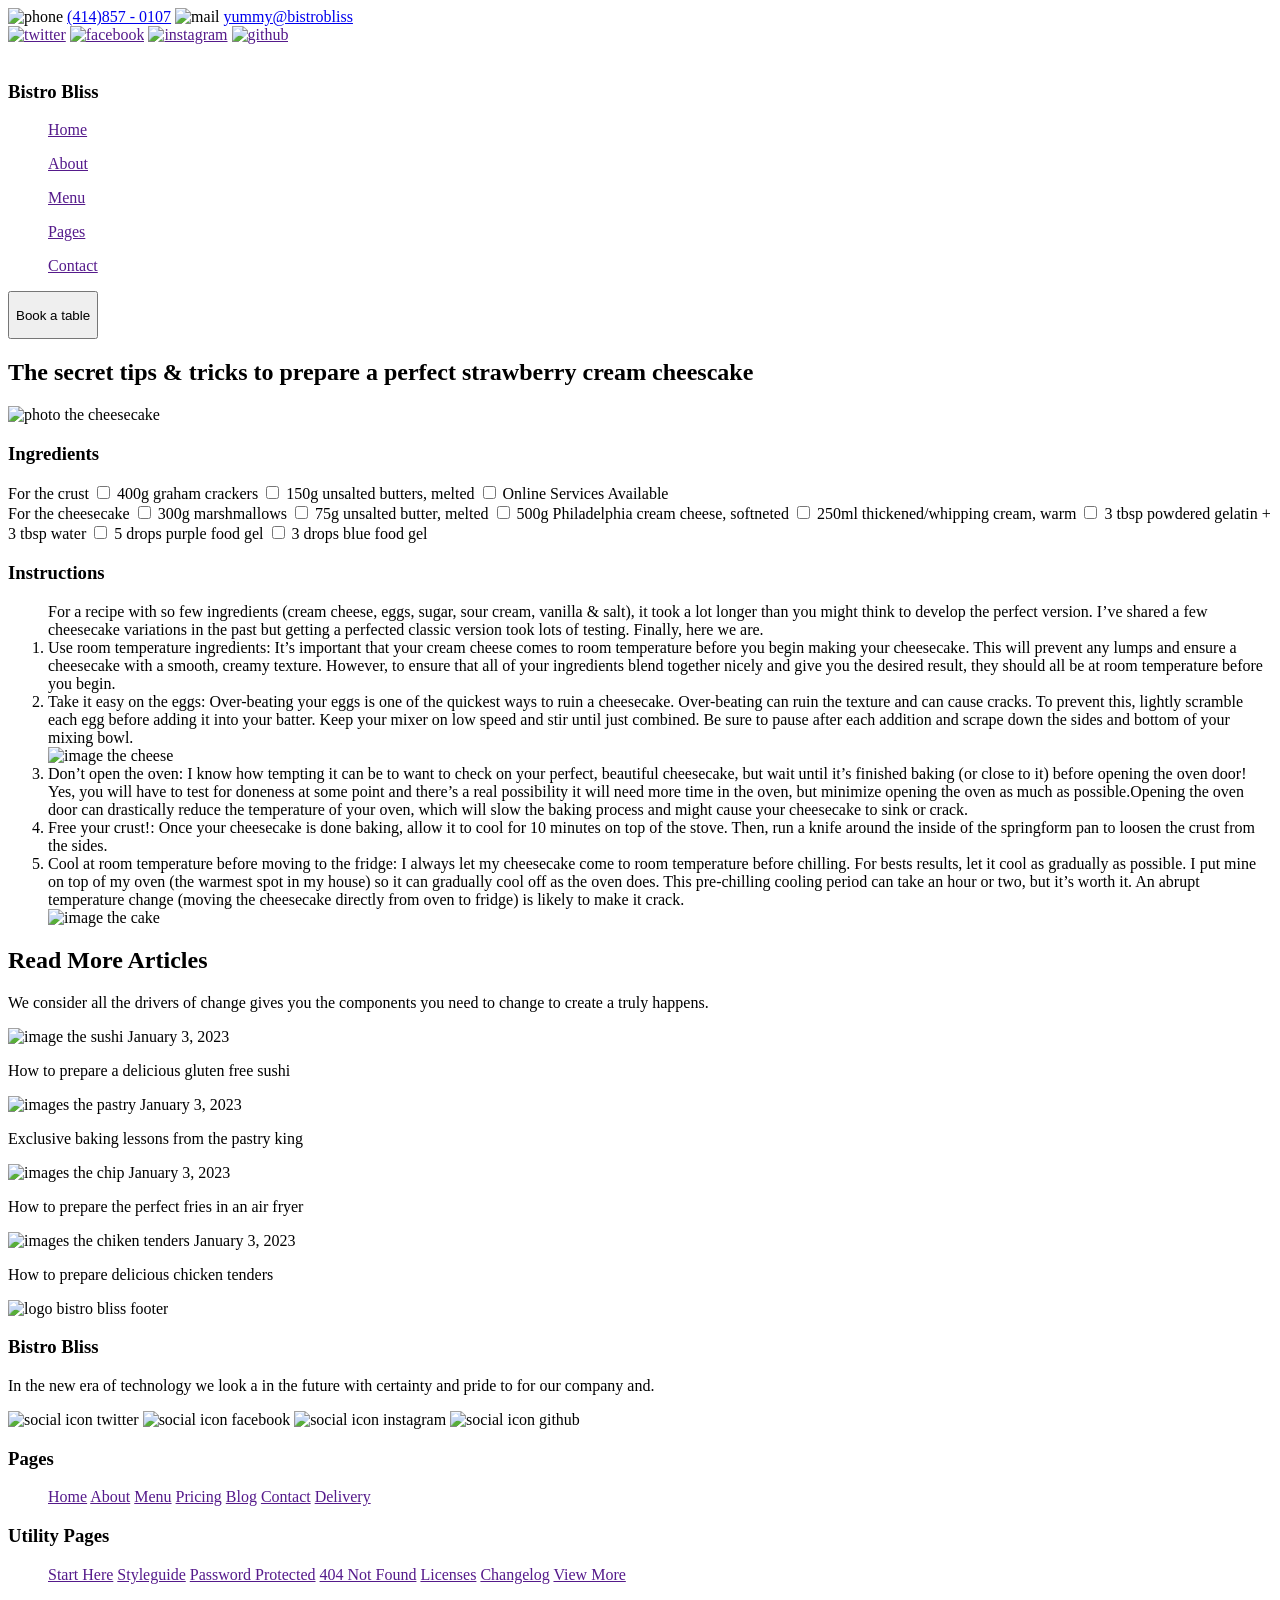
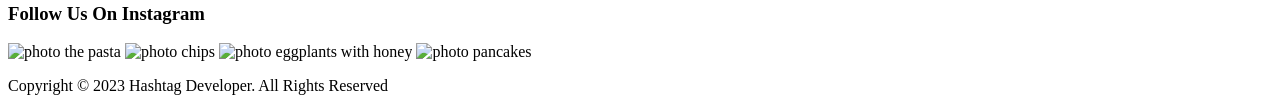
==== blogDetails.html @ 837da46d "HTML: Estructura index y Blogdetails" ====
<!DOCTYPE html>
<html lang="en">
<head>
    <meta charset="UTF-8">
    <meta name="viewport" content="width=device-width, initial-scale=1.0">
    <title>Blog Details</title>
    <link rel="stylesheet" href="style.css">
</head>
<body>
    <header class="header"></header>
        <div class="top-bar">
            <div class="top-bar-contacts">
                <nav class="top-bar-contact">
                    <img src="/Homepage-Figma/images/phone.svg" alt="phone" class="top-bar-contact-phone">
                    <a class="top-bar-contact-text" href="tel:414 857- 0107">(414)857 - 0107</a>
                    <img src="/Homepage-Figma/images/mail.svg" alt="mail" class="op-bar-contact-mail">
                    <a class="top-bar-contact-text" href="mailto:yummy@bistrobliss">yummy@bistrobliss</a>
                </nav>
            </div> 
            <div class="top-bar-socials">
                <nav class="top-bar-social">
                    <a href=""><img src="/Homepage-Figma/images/1.svg" alt="twitter" class="top-bar-social-icon"></a>
                    <a href=""><img src="/Homepage-Figma/images/2.svg" alt="facebook" class="top-bar-social-icon"></a>
                    <a href=""><img src="/Homepage-Figma/images/3.svg" alt="instagram" class="top-bar-social-icon"></a>
                    <a href=""><img src="/Homepage-Figma/images/4.svg" alt="github" class="top-bar-social-icon"></a>
                </nav>
            </div>
        </div>
        <div class="top-menu">
            <div class="top-menu-logo">
                <img src="/Homepage-Figma/images/japanese-food.svg" alt="" class="top-menu-logo-img">
                <h3 class="top-menu-logo-title">Bistro Bliss</h3>
            </div>
                <nav class="top-menu-main">
                    <ul class="top-menu-main-home"><a href="">Home</a></ul>
                    <ul class="top-menu-main-about"><a href="">About</a></ul>
                    <ul class="top-menu-main-menu"><a href="">Menu</a></ul>
                    <ul class="top-menu-main-pages"><a href="">Pages</a></ul>
                    <ul class="top-menu-main-contact"><a href="">Contact</a></ul>
                </nav>
        </div>
        <button class="top-button">
            <p class="top-button-text">Book a table</p>
        </button>   
    </header>
    <main class="main">
        <article class="main-hero">
            <div class="main-hero-content">
                <h1 class="main-hero-content-title">The secret tips & tricks to prepare a perfect strawberry cream cheescake</h1>
                <img src="/Homepage-Figma/images/image.jpg" alt="photo the cheesecake" class="main-hero-content-img">
            </div>
        </article>
        <article class="main-contents">
            <div class="main-content">
                <aside class="main-content-aside">
                    <h3 class="main-content-aside-title">Ingredients</h3>
                    <form action="submit" method="POST" class="main-content-aside form1">
                        <label>For the crust</label>
                        <input type="checkbox" id="crackers" name="crust" value="crackers">
                        <label for="crackers">400g graham crackers</label>
                        <input type="checkbox" id="butter" name="crust" value="butter">
                        <label for="butter">150g unsalted butters, melted</label>
                        <input type="checkbox" id="services" name="crust" value="services">
                        <label for="services">Online Services Available</label>
                    </form>
                    <form action="submit" method="POST" class="main-content-aside-form2">
                        <label>For the cheesecake</label>
                        <input type="checkbox" id="marshmallows" name="cheesecake" value="marshmallows">
                        <label for="marshmallows">300g marshmallows</label>
                        <input type="checkbox" id="unsalted" name="cheesecake" value="unsalted">
                        <label for="unsalted">75g unsalted butter, melted</label>
                        <input type="checkbox" id="Philadelphia" name="cheesecake" value="Philadelphia">
                        <label for="Philadelphia">500g Philadelphia cream cheese, softneted</label>
                        <input type="checkbox" id="thickened" name="cheesecake" value="thickened">
                        <label for="thickened">250ml thickened/whipping cream, warm</label>
                        <input type="checkbox" id="gelatin" name="cheesecake" value="gelatin">
                        <label for="gelatin">3 tbsp powdered gelatin + 3 tbsp water</label>
                        <input type="checkbox" id="purple gel" name="cheesecake" value="purple gel">
                        <label for="purple gel">5 drops purple food gel</label>
                        <input type="checkbox" id="blue gel" name="cheesecake" value="blue gel">
                        <label for="blue gel">3 drops blue food gel</label>
                </aside>
                <div class="main-content-text">
                    <h3 class="main-content-text-title">Instructions</h3>
                    <ol class="main-content-text-ol">For a recipe with so few ingredients (cream cheese, eggs, sugar, sour cream, vanilla & salt), it took a lot longer than you might think to develop the perfect version. I’ve shared a few cheesecake variations in the past  but getting a perfected classic version took lots of testing. Finally, here we are.
                        <li>Use room temperature ingredients: It’s important that your cream cheese comes to room temperature before you begin making your cheesecake. This will prevent any lumps and ensure a cheesecake with a smooth, creamy texture. However, to ensure that all of your ingredients blend together nicely and give you the desired result, they should all be at room temperature before you begin.</li>
                        <li>Take it easy on the eggs: Over-beating your eggs is one of the quickest ways to ruin a cheesecake. Over-beating can ruin the texture and can cause cracks. To prevent this, lightly scramble each egg before adding it into your batter. Keep your mixer on low speed and stir until just combined. Be sure to pause after each addition and scrape down the sides and bottom of your mixing bowl.</li>
                        <img src="/Homepage-Figma/images/imagecheese.jpg" alt="image the cheese" class="main-content-text-img1">
                        <li>Don’t open the oven: I know how tempting it can be to want to check on your perfect, beautiful cheesecake, but wait until it’s finished baking (or close to it) before opening the oven door! Yes, you will have to test for doneness at some point and there’s a real possibility it will need more time in the oven, but minimize opening the oven as much as possible.Opening the oven door can drastically reduce the temperature of your oven, which will slow the baking process and might cause your cheesecake to sink or crack.</li>
                        <li>Free your crust!: Once your cheesecake is done baking, allow it to cool for 10 minutes on top of the stove. Then, run a knife around the inside of the springform pan to loosen the crust from the sides.</li>
                        <li>Cool at room temperature before moving to the fridge: I always let my cheesecake come to room temperature before chilling. For bests results, let it cool as gradually as possible. I put mine on top of my oven (the warmest spot in my house) so it can gradually cool off as the oven does. This pre-chilling cooling period can take an hour or two, but it’s worth it. An abrupt temperature change (moving the cheesecake directly from oven to fridge) is likely to make it crack.</li>
                        <img src="/Homepage-Figma/images/imagecake.jpg" alt="image the cake" class="main-content-text-img2">
                    </ol>                   
                </div>
            </div>
        </article>
        <article class="main-articles">
            <h1 class="main-articles-title">Read More Articles</h1>
            <p class="main-articles-text">We consider all the drivers of change gives you the components you need to change to create a truly happens.</p>
            <div class="main-articles-cards">
                <article class="main-articles-card">
                    <img src="/Homepage-Figma/images/img-1.jpg" alt="image the sushi" class="main-articles-card-img">
                    <time datetime="03-01-2023" class="main-articles-card-time">January 3, 2023</time>
                    <p class="main-articles-card-text">How to prepare a delicious gluten free sushi</p>
                </article>
                <article class="main-articles-card">
                    <img src="/Homepage-Figma/images/img-2.jpg" alt="images the pastry" class="main-articles-card-img">
                    <time datetime="03-01-2023" class="main-articles-card-time">January 3, 2023</time>
                    <p class="main-articles-card-text">Exclusive baking lessons from the pastry king</p>
                </article>
                <article class="main-articles-card">
                    <img src="/Homepage-Figma/images/img-3.jpg" alt="images the chip" class="main-articles-card-img">
                    <time datetime="03-01-2023" class="main-articles-card-time">January 3, 2023</time>
                    <p class="main-articles-card-text">How to prepare the perfect fries in an air fryer</p>
                </article>
                <article class="main-articles-card">
                    <img src="/Homepage-Figma/images/img-4.jpg" alt="images the chiken tenders" class="main-articles-card-img">
                    <time datetime="03-01-2023" class="main-articles-card-time">January 3, 2023</time>
                    <p class="main-articles-card-text">How to prepare delicious chicken tenders</p>
                </article>
            </div>
        </article>
    </main>
    <footer class="footer">
        <div class="footer-info">
            <div class="footer-info-company">
                <div class="footer-info-company-logo">
                    <img src="/Homepage-Figma/images/japanese-food.svg" alt="logo bistro bliss footer" class="footer-info-company-logo-img">
                    <h3 class="footer-info-company-logo-text">Bistro Bliss</h3>
                </div>
                <div class="footer-info-company-text">
                    <p class="footer-info-company-text-p">In the new era of technology we look a in the future with certainty and pride to for our company and.</p>
                    <img src="/Homepage-Figma/images/1.svg" alt="social icon twitter" class="footer-info-company-text-img">
                    <img src="/Homepage-Figma/images/2.svg" alt="social icon facebook" class="footer-info-company-text-img">
                    <img src="/Homepage-Figma/images/3.svg" alt="social icon instagram" class="footer-info-company-text-img">
                    <img src="/Homepage-Figma/images/4.svg" alt="social icon github" class="footer-info-company-text-img">
                </div>
            </div>
            <div class="footer-info-pages">
                <h3 class="footer-info-pages-title">Pages</h3>
                <nav class="footer-info-pages-nav">
                    <ul class="footer-info-pages-nav-ul">
                        <a href="">Home</a>
                        <a href="">About</a>
                        <a href="">Menu</a>
                        <a href="">Pricing</a>
                        <a href="">Blog</a>
                        <a href="">Contact</a>
                        <a href="">Delivery</a>
                    </ul>
                </nav>
            </div>
            <div class="footer-info-utility">
                <h3 class="footer-info-utility-title">Utility Pages</h3>
                <nav class="footer-info-utility-nav">
                    <ul class="footer-info-utility-nav-ul">
                        <a href="">Start Here</a>
                        <a href="">Styleguide</a>
                        <a href="">Password Protected</a>
                        <a href="">404 Not Found</a>
                        <a href="">Licenses</a>
                        <a href="">Changelog</a>
                        <a href="">View More</a>
                    </ul>
                </nav>
            </div>
            <div class="footer-info-instagram">
                <h3 class="footer-info-instagram-text">Follow Us On Instagram</h3>
                <div class="footer-info-instagram-img">
                    <img src="/Homepage-Figma/images/pexels-steve-3789885 1.jpg" alt="photo the pasta" class="footer-info-instagram-img-1">
                    <img src="/Homepage-Figma/images/eiliv-aceron-d5PbKQJ0Lu8-unsplash 1.jpg" alt="photo chips" class="footer-info-instagram-img-2">
                    <img src="/Homepage-Figma/images/pexels-ella-olsson-1640772 1.jpg" alt="photo eggplants with honey" class="footer-info-instagram-img-3">
                    <img src="/Homepage-Figma/images/pexels-ash-376464 1.jpg" alt="photo pancakes" class="footer-info-instagram-img-4">
                </div>
            </div>   
            <p class="footer-info-text">Copyright © 2023 Hashtag Developer. All Rights Reserved</p> 
        </div>
    </footer>
    
</body>
</html>
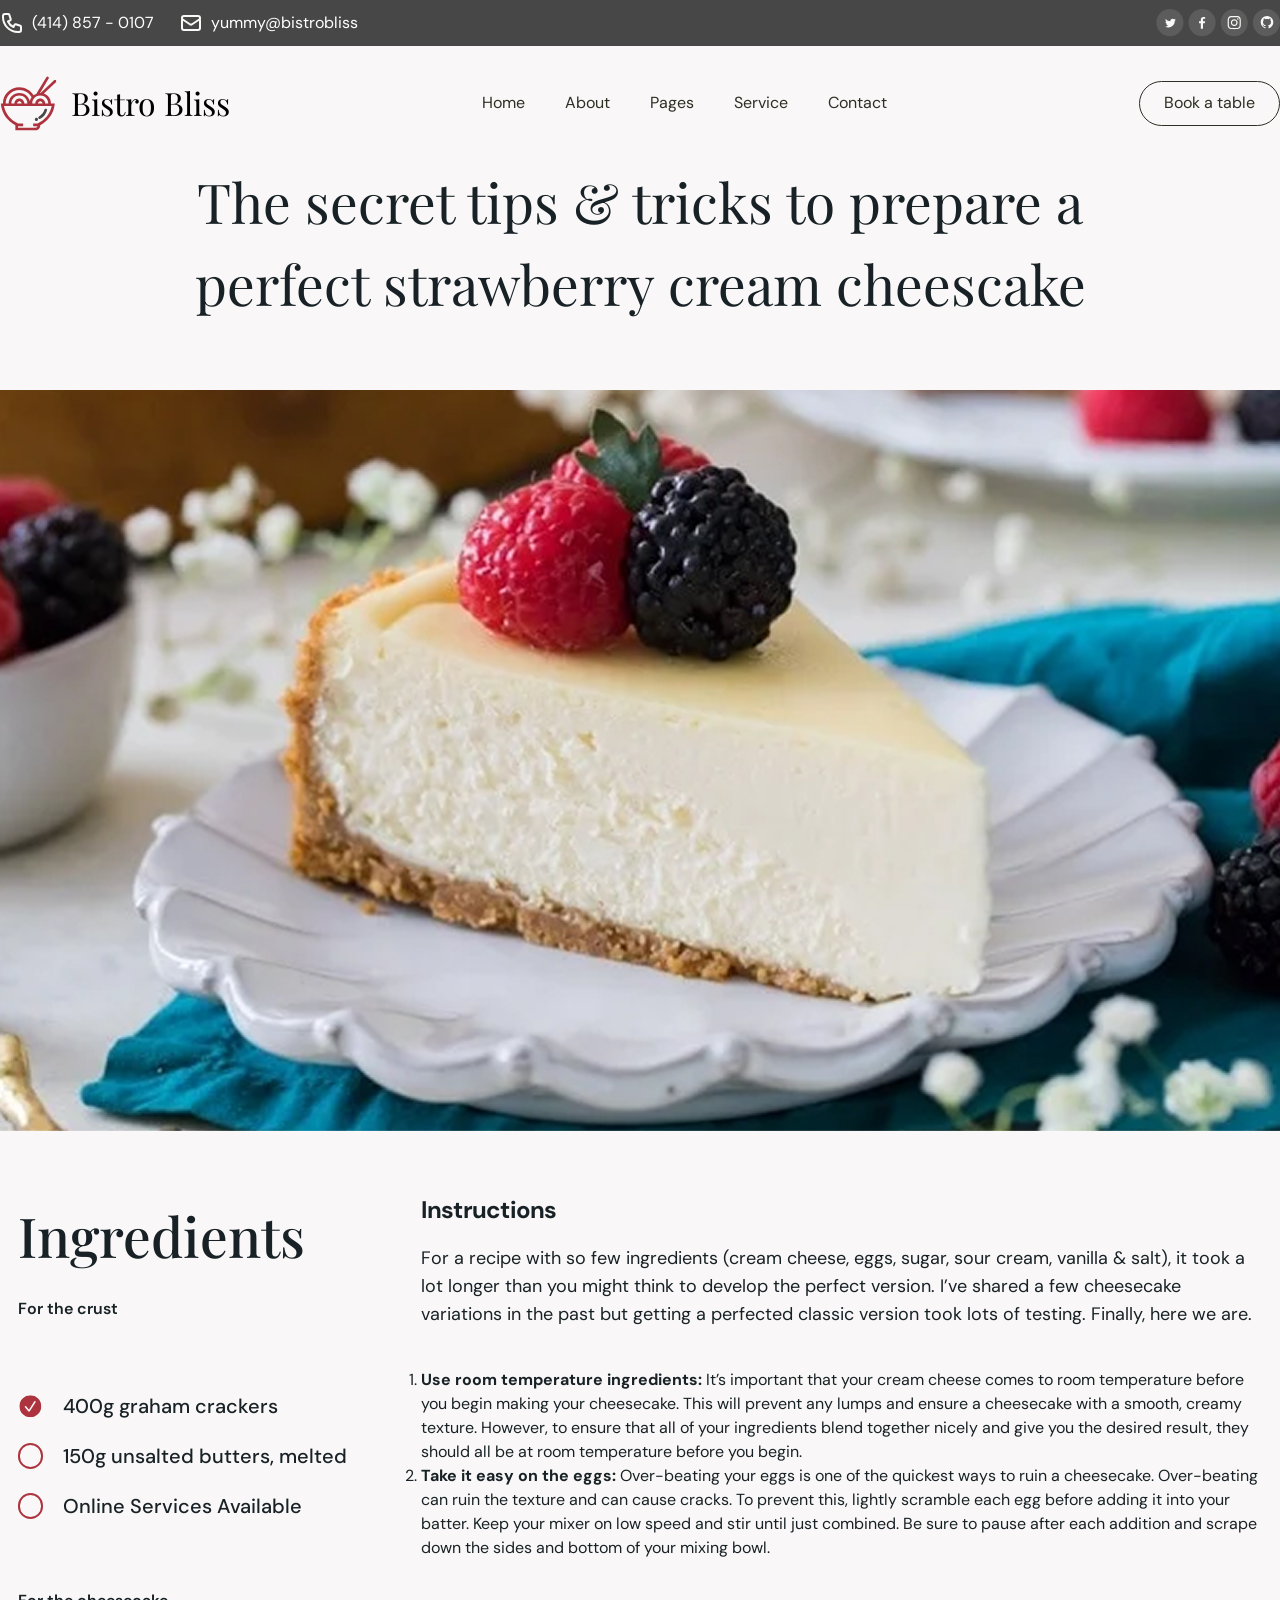
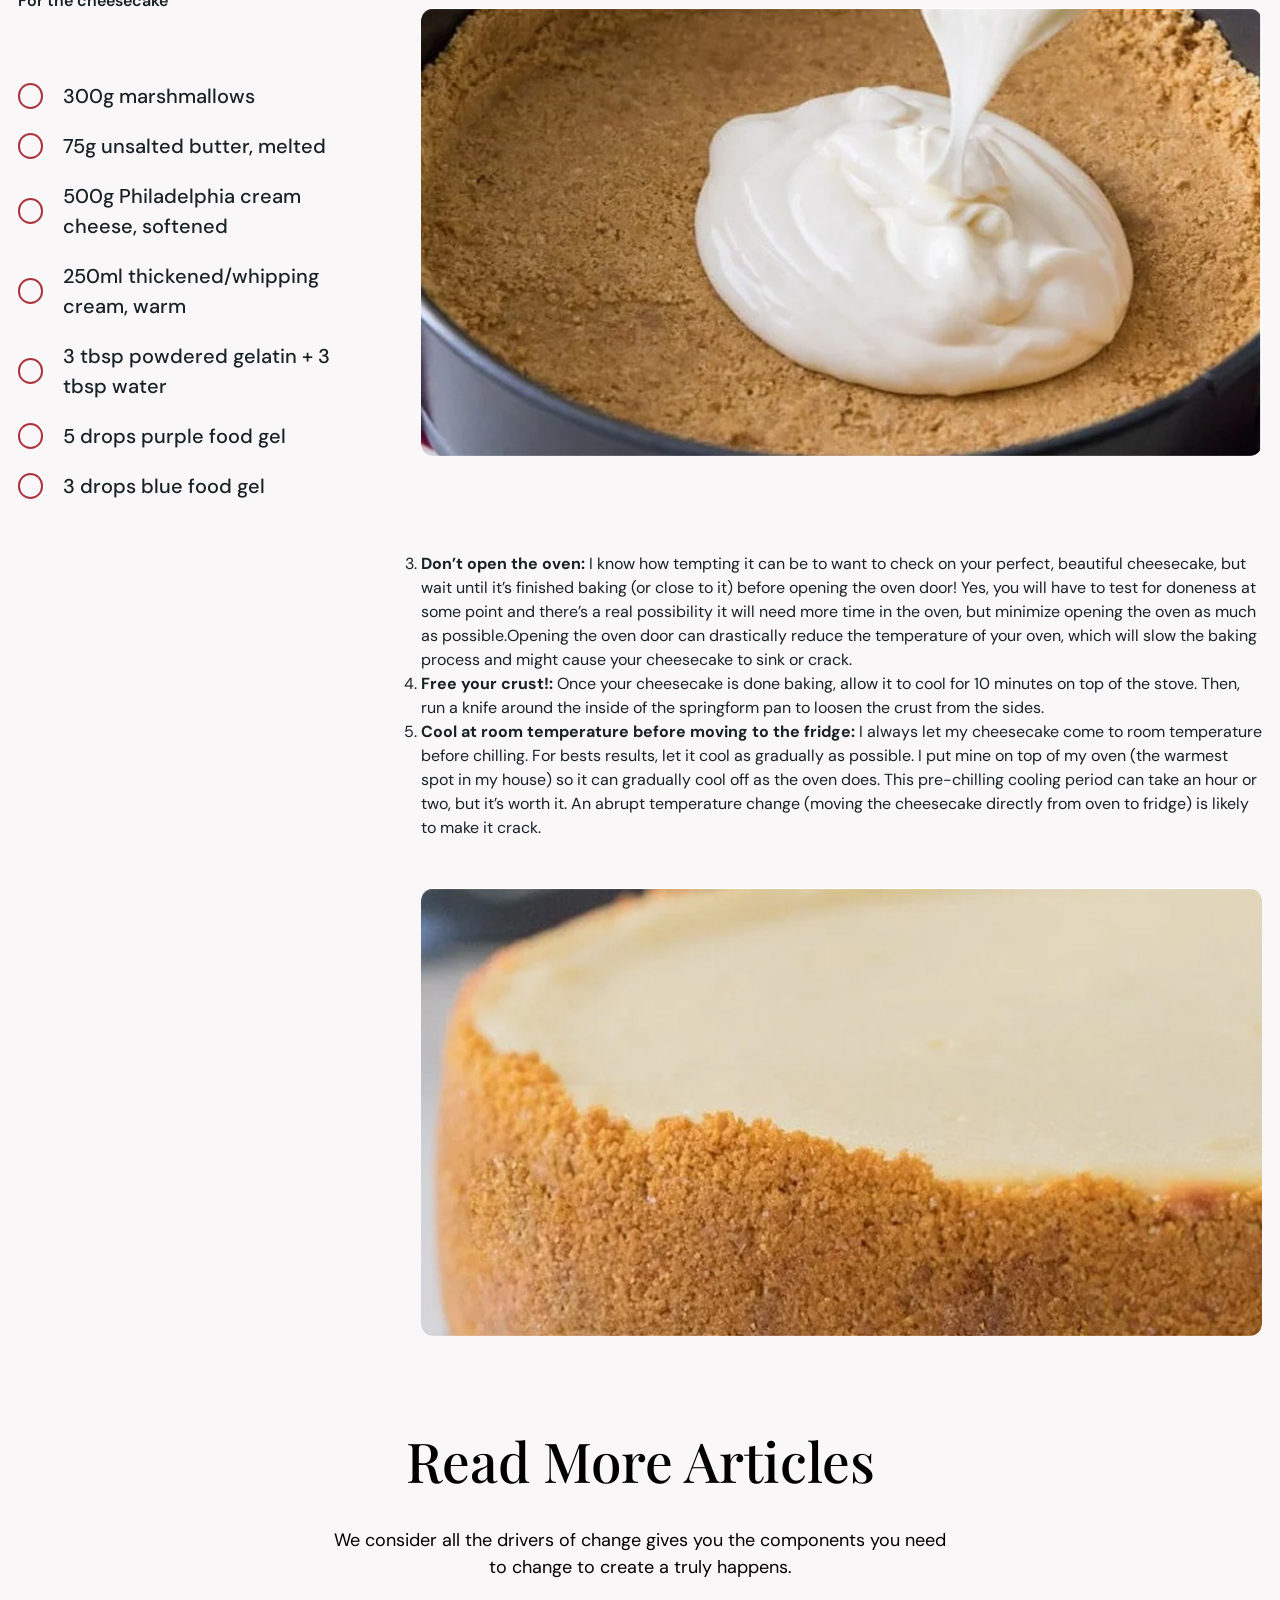
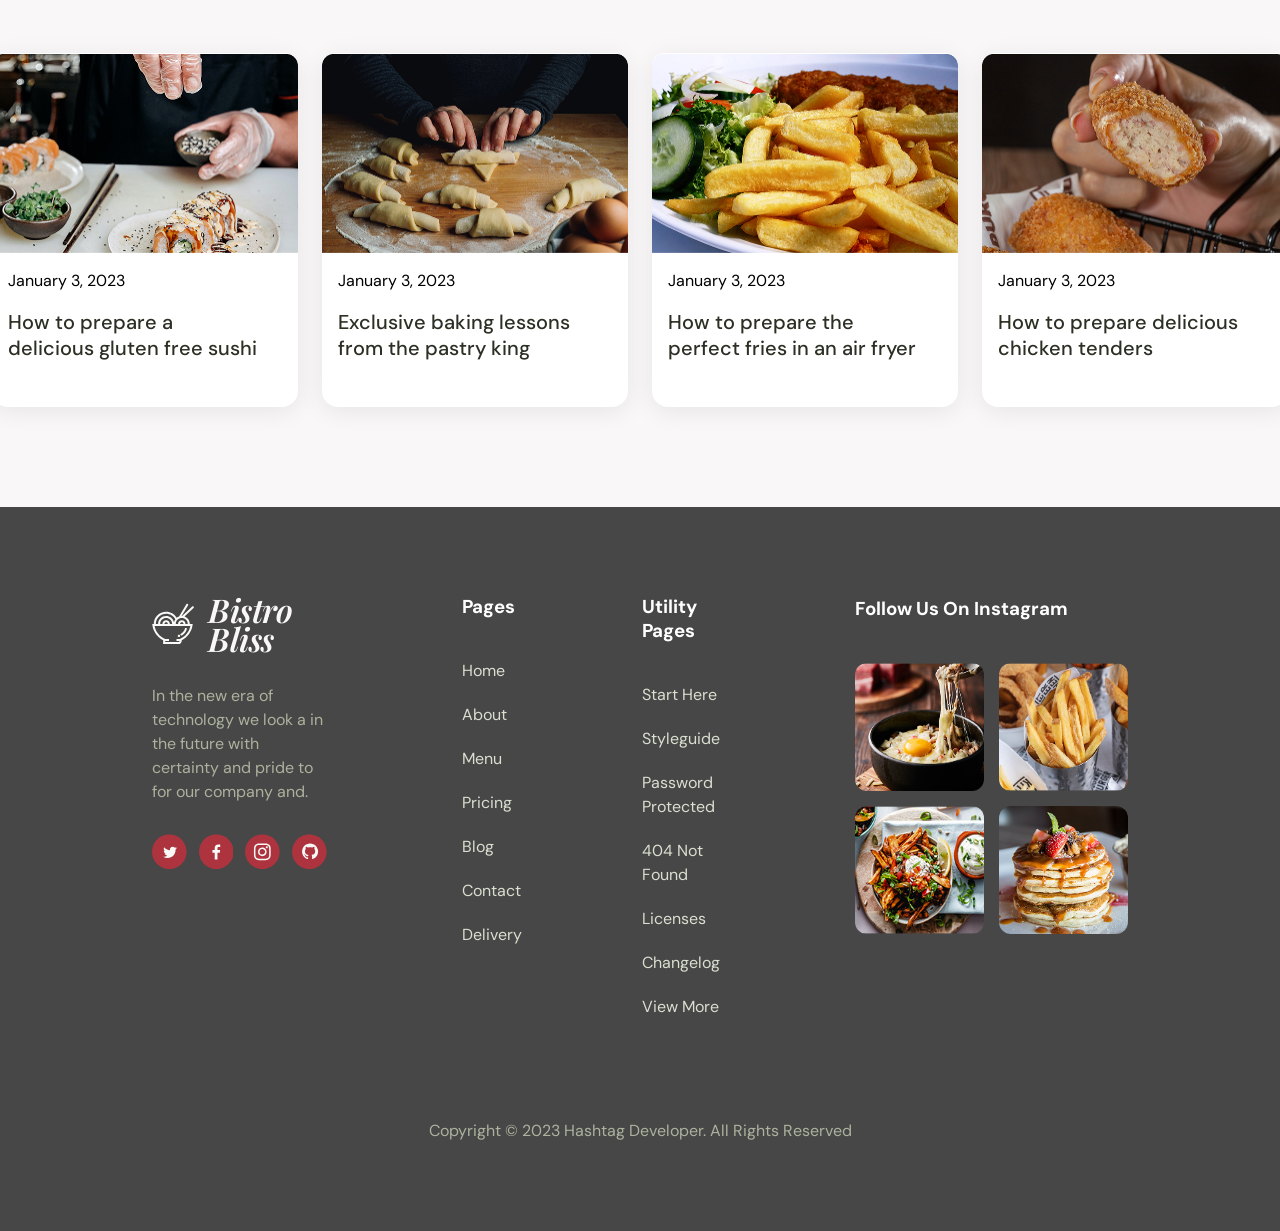
==== commit 4650b0a6: "Actualizamos HTML, Estructuramos CSS y Estilos las paginas" ====
--- a/blogDetails.html
+++ b/blogDetails.html
@@ -4,178 +4,329 @@
     <meta charset="UTF-8">
     <meta name="viewport" content="width=device-width, initial-scale=1.0">
     <title>Blog Details</title>
-    <link rel="stylesheet" href="style.css">
+    <!-- Importamos la hoja de estilos -->
+    <link rel="stylesheet" href="css/style.css">
+    <link rel="shortcut icon" href="img/japanese-food.ico" type="image/x-icon">
+      <!-- Fuentes google-->
+     <link rel="preconnect" href="https://fonts.googleapis.com" />
+    <link rel="preconnect" href="https://fonts.gstatic.com" crossorigin />
+    <link
+    href="https://fonts.googleapis.com/css2?family=DM+Sans:ital,opsz,wght@0,9..40,100..1000;1,9..40,100..1000&family=Playfair+Display:ital,wght@0,400..900;1,400..900&display=swap"
+    rel="stylesheet" />
 </head>
 <body>
-    <header class="header"></header>
-        <div class="top-bar">
-            <div class="top-bar-contacts">
-                <nav class="top-bar-contact">
-                    <img src="/Homepage-Figma/images/phone.svg" alt="phone" class="top-bar-contact-phone">
-                    <a class="top-bar-contact-text" href="tel:414 857- 0107">(414)857 - 0107</a>
-                    <img src="/Homepage-Figma/images/mail.svg" alt="mail" class="op-bar-contact-mail">
-                    <a class="top-bar-contact-text" href="mailto:yummy@bistrobliss">yummy@bistrobliss</a>
-                </nav>
-            </div> 
-            <div class="top-bar-socials">
-                <nav class="top-bar-social">
-                    <a href=""><img src="/Homepage-Figma/images/1.svg" alt="twitter" class="top-bar-social-icon"></a>
-                    <a href=""><img src="/Homepage-Figma/images/2.svg" alt="facebook" class="top-bar-social-icon"></a>
-                    <a href=""><img src="/Homepage-Figma/images/3.svg" alt="instagram" class="top-bar-social-icon"></a>
-                    <a href=""><img src="/Homepage-Figma/images/4.svg" alt="github" class="top-bar-social-icon"></a>
-                </nav>
-            </div>
+    <header class="header">
+        <div class="bg-dark-grey">
+          <nav class="top-bar container">
+            <div class="top-bar-contact">
+              <a href="tel:4148570107"><img src="img/phone.svg" alt="Icono del telefono" type="image/svg+xml" />(414) 857 -
+                0107</a>
+              <a href="mailto:yummy@bistrobliss"><img src="img/mail.svg" alt="Icono del email"
+                  type="image/svg+xml" />yummy@bistrobliss</a>
+            </div>
+            <nav class="top-bar-social">
+              <ul class="top-bar-social-menu">
+                <li>
+                  <a href="https://twitter.com/">
+                    <img src="img/twitter.svg" alt="">
+                  </a>
+                </li>
+                <li>
+                  <a href="https://www.facebook.com/">
+                    <img src="img/facebook.svg" alt="">
+                  </a>
+                </li>
+                <li>
+                  <a href="https://www.instagram.com/">
+                    <img src="img/instagram.svg" alt="">
+                  </a>
+                </li>
+                <li>
+                  <a href="https://github.com">
+                    <img src="img/github.svg" alt="">
+                  </a>
+                </li>
+              </ul>
+            </nav>
+          </nav>
         </div>
-        <div class="top-menu">
-            <div class="top-menu-logo">
-                <img src="/Homepage-Figma/images/japanese-food.svg" alt="" class="top-menu-logo-img">
-                <h3 class="top-menu-logo-title">Bistro Bliss</h3>
-            </div>
-                <nav class="top-menu-main">
-                    <ul class="top-menu-main-home"><a href="">Home</a></ul>
-                    <ul class="top-menu-main-about"><a href="">About</a></ul>
-                    <ul class="top-menu-main-menu"><a href="">Menu</a></ul>
-                    <ul class="top-menu-main-pages"><a href="">Pages</a></ul>
-                    <ul class="top-menu-main-contact"><a href="">Contact</a></ul>
-                </nav>
+        <div class="main-menu container">
+          <div class="logo">
+            <img src="img/japanese-food.svg" alt="Logo del restaurante Bistro Bliss" class="logo" />
+            <h1>Bistro Bliss</h1>
+          </div>
+          <nav class="menu">
+            <ul class="menu-list">
+              <li>
+                <a href="index.html">Home</a>
+              </li>
+              <li>
+                <a href="#">About</a>
+              </li>
+              <li>
+                <a href="#">Pages</a>
+              </li>
+              <li>
+                <a href="#">Service</a>
+              </li>
+              <li>
+                <a href="#">Contact</a>
+              </li>
+            </ul>
+          </nav>
+          <button class="button">Book a table</button>
         </div>
-        <button class="top-button">
-            <p class="top-button-text">Book a table</p>
-        </button>   
-    </header>
-    <main class="main">
-        <article class="main-hero">
-            <div class="main-hero-content">
-                <h1 class="main-hero-content-title">The secret tips & tricks to prepare a perfect strawberry cream cheescake</h1>
-                <img src="/Homepage-Figma/images/image.jpg" alt="photo the cheesecake" class="main-hero-content-img">
-            </div>
-        </article>
-        <article class="main-contents">
-            <div class="main-content">
-                <aside class="main-content-aside">
-                    <h3 class="main-content-aside-title">Ingredients</h3>
-                    <form action="submit" method="POST" class="main-content-aside form1">
-                        <label>For the crust</label>
-                        <input type="checkbox" id="crackers" name="crust" value="crackers">
-                        <label for="crackers">400g graham crackers</label>
-                        <input type="checkbox" id="butter" name="crust" value="butter">
-                        <label for="butter">150g unsalted butters, melted</label>
-                        <input type="checkbox" id="services" name="crust" value="services">
-                        <label for="services">Online Services Available</label>
-                    </form>
-                    <form action="submit" method="POST" class="main-content-aside-form2">
-                        <label>For the cheesecake</label>
-                        <input type="checkbox" id="marshmallows" name="cheesecake" value="marshmallows">
-                        <label for="marshmallows">300g marshmallows</label>
-                        <input type="checkbox" id="unsalted" name="cheesecake" value="unsalted">
-                        <label for="unsalted">75g unsalted butter, melted</label>
-                        <input type="checkbox" id="Philadelphia" name="cheesecake" value="Philadelphia">
-                        <label for="Philadelphia">500g Philadelphia cream cheese, softneted</label>
-                        <input type="checkbox" id="thickened" name="cheesecake" value="thickened">
-                        <label for="thickened">250ml thickened/whipping cream, warm</label>
-                        <input type="checkbox" id="gelatin" name="cheesecake" value="gelatin">
-                        <label for="gelatin">3 tbsp powdered gelatin + 3 tbsp water</label>
-                        <input type="checkbox" id="purple gel" name="cheesecake" value="purple gel">
-                        <label for="purple gel">5 drops purple food gel</label>
-                        <input type="checkbox" id="blue gel" name="cheesecake" value="blue gel">
-                        <label for="blue gel">3 drops blue food gel</label>
-                </aside>
-                <div class="main-content-text">
-                    <h3 class="main-content-text-title">Instructions</h3>
-                    <ol class="main-content-text-ol">For a recipe with so few ingredients (cream cheese, eggs, sugar, sour cream, vanilla & salt), it took a lot longer than you might think to develop the perfect version. I’ve shared a few cheesecake variations in the past  but getting a perfected classic version took lots of testing. Finally, here we are.
-                        <li>Use room temperature ingredients: It’s important that your cream cheese comes to room temperature before you begin making your cheesecake. This will prevent any lumps and ensure a cheesecake with a smooth, creamy texture. However, to ensure that all of your ingredients blend together nicely and give you the desired result, they should all be at room temperature before you begin.</li>
-                        <li>Take it easy on the eggs: Over-beating your eggs is one of the quickest ways to ruin a cheesecake. Over-beating can ruin the texture and can cause cracks. To prevent this, lightly scramble each egg before adding it into your batter. Keep your mixer on low speed and stir until just combined. Be sure to pause after each addition and scrape down the sides and bottom of your mixing bowl.</li>
-                        <img src="/Homepage-Figma/images/imagecheese.jpg" alt="image the cheese" class="main-content-text-img1">
-                        <li>Don’t open the oven: I know how tempting it can be to want to check on your perfect, beautiful cheesecake, but wait until it’s finished baking (or close to it) before opening the oven door! Yes, you will have to test for doneness at some point and there’s a real possibility it will need more time in the oven, but minimize opening the oven as much as possible.Opening the oven door can drastically reduce the temperature of your oven, which will slow the baking process and might cause your cheesecake to sink or crack.</li>
-                        <li>Free your crust!: Once your cheesecake is done baking, allow it to cool for 10 minutes on top of the stove. Then, run a knife around the inside of the springform pan to loosen the crust from the sides.</li>
-                        <li>Cool at room temperature before moving to the fridge: I always let my cheesecake come to room temperature before chilling. For bests results, let it cool as gradually as possible. I put mine on top of my oven (the warmest spot in my house) so it can gradually cool off as the oven does. This pre-chilling cooling period can take an hour or two, but it’s worth it. An abrupt temperature change (moving the cheesecake directly from oven to fridge) is likely to make it crack.</li>
-                        <img src="/Homepage-Figma/images/imagecake.jpg" alt="image the cake" class="main-content-text-img2">
-                    </ol>                   
-                </div>
-            </div>
-        </article>
-        <article class="main-articles">
-            <h1 class="main-articles-title">Read More Articles</h1>
-            <p class="main-articles-text">We consider all the drivers of change gives you the components you need to change to create a truly happens.</p>
-            <div class="main-articles-cards">
-                <article class="main-articles-card">
-                    <img src="/Homepage-Figma/images/img-1.jpg" alt="image the sushi" class="main-articles-card-img">
-                    <time datetime="03-01-2023" class="main-articles-card-time">January 3, 2023</time>
-                    <p class="main-articles-card-text">How to prepare a delicious gluten free sushi</p>
+      </header>
+      <main class="main-blogPage container">
+        <h2 class="main-blogPage-title">The secret tips & tricks to prepare a perfect strawberry cream cheescake</h2>
+        <img src="img/cheescake.jpg" alt="photo the cheesecake" class="main-blogPage-img">
+        <section class="main-blogPage-contents">
+          <div class="blogPage-ingredients">
+            <h3 class="blogPage-ingredients-title">Ingredients</h3>
+            <div class="blogPage-ingredient">
+              <p class="blogPage-ingredient-title title1">For the crust</p>
+              <div class="blogPage-ingredient-checkbox">
+                <input type="checkbox" id="graham_crackers" name="graham_crackers" checked />
+                <label class="ingredients" for="graham_crackers">400g graham crackers</label>
+              </div>
+              <div class="blogPage-ingredient-checkbox">
+                <input type="checkbox" id="butter_melted" name="butter_melted" />
+                <label class="ingredients" for="butter_melted">150g unsalted butters, melted</label>
+              </div>
+              <div class="blogPage-ingredient-checkbox">
+                <input type="checkbox" id="online_services" name="online_services" />
+                <label class="ingredients" for="online_services">Online Services Available</label>
+              </div>              
+            </div>
+            <div class="blogPage-ingredient">
+              <p class="blogPage-ingredient-title title2">For the cheesecake</p>
+              <div class="blogPage-ingredient-checkbox">
+                <input type="checkbox" id="marshmallows" name="marshmallows" />
+                <label class="ingredients" for="marshmallows">300g marshmallows</label>
+              </div>
+              <div class="blogPage-ingredient-checkbox">
+                <input type="checkbox" id="butter" name="butter" />
+                <label class="ingredients" for="butter">75g unsalted butter, melted</label>
+              </div>
+              <div class="blogPage-ingredient-checkbox">
+                <input type="checkbox" id="cream_cheese" name="cream_cheese" />
+                <label class="ingredients" for="cream_cheese">500g Philadelphia cream cheese, softened</label>
+              </div>
+              <div class="blogPage-ingredient-checkbox">
+                <input type="checkbox" id="whipping_cream" name="whipping_cream" />
+                <label class="ingredients" for="whipping_cream">250ml thickened/whipping cream, warm</label>
+              </div>
+              <div class="blogPage-ingredient-checkbox">
+                <input type="checkbox" id="gelatin" name="gelatin" />
+                <label class="ingredients" for="gelatin">3 tbsp powdered gelatin + 3 tbsp water</label>
+              </div>
+              <div class="blogPage-ingredient-checkbox">
+                <input type="checkbox" id="purple_food_gel" name="purple_food_gel" />
+                <label class="ingredients" for="purple_food_gel">5 drops purple food gel</label>
+              </div>
+              <div class="blogPage-ingredient-checkbox">
+                <input type="checkbox" id="blue_food_gel" name="blue_food_gel" />
+                <label class="ingredients" for="blue_food_gel">3 drops blue food gel</label>
+              </div>
+            </div>
+          </div>
+          <div class="blogPage-instructions">
+            <div class="text-group group-one">
+              <h3 class="blogPage-instructions-title">Instructions</h3>
+              <p class="blogPage-instructions-text">
+                For a recipe with so few ingredients (cream cheese, eggs, sugar,
+                sour cream, vanilla & salt), it took a lot longer than you might
+                think to develop the perfect version. I’ve shared a few cheesecake
+                variations in the past but getting a perfected classic version took
+                lots of testing. Finally, here we are.
+              </p>
+              <ol type="1" class="blogPage-instructions-list" start="1">
+                <li class="instructions-list">
+                  <a class="instructions-list-title ">Use room temperature ingredients:
+                  </a>
+                  It’s important that your cream cheese comes to room temperature
+                  before you begin making your cheesecake. This will prevent any
+                  lumps and ensure a cheesecake with a smooth, creamy texture.
+                  However, to ensure that all of your ingredients blend together
+                  nicely and give you the desired result, they should all be at room
+                  temperature before you begin.
+                </li>
+                <li class="instructions-list">
+                  <a class="instructions-list-title">Take it easy on the eggs: </a>
+                  Over-beating your eggs is one of the quickest ways to ruin a
+                  cheesecake. Over-beating can ruin the texture and can cause
+                  cracks. To prevent this, lightly scramble each egg before adding
+                  it into your batter. Keep your mixer on low speed and stir
+                  until just combined. Be sure to pause after each addition and
+                  scrape down the sides and bottom of your mixing bowl.
+                </li>
+              </ol>
+            </div>
+            <img class="blogPage-instructions-img" src="img/recipe-step1.jpg"
+              alt="Imagen de la preparación de la receta donde se vierte la masa en la base" type="image/jpg" />
+            <div class="text-group group-two">
+              <ol type="1" class="blogPage-instructions-list" start="3">
+                <li class="instructions-list">
+                  <a class="instructions-list-title">Don’t open the oven: </a>
+                  I know how tempting it can be to want to check on your perfect,
+                  beautiful cheesecake, but wait until it’s finished baking (or
+                  close to it) before opening the oven door! Yes, you will have to
+                  test for doneness at some point and there’s a real possibility it
+                  will need more time in the oven, but minimize opening the oven as
+                  much as possible.Opening the oven door can drastically reduce the
+                  temperature of your oven, which will slow the baking process and
+                  might cause your cheesecake to sink or crack.
+                </li>
+                <li class="instructions-list">
+                  <a class="instructions-list-title">Free your crust!: </a>
+                  Once your cheesecake is done baking, allow it to cool for 10
+                  minutes on top of the stove. Then, run a knife around the inside
+                  of the springform pan to loosen the crust from the sides.
+                </li>
+                <li class="instructions-list">
+                  <a class="instructions-list-title">Cool at room temperature before moving to the fridge:
+                  </a>
+                  I always let my cheesecake come to room temperature before
+                  chilling. For bests results, let it cool as gradually as possible.
+                  I put mine on top of my oven (the warmest spot in my house) so it
+                  can gradually cool off as the oven does. This pre-chilling cooling
+                  period can take an hour or two, but it’s worth it. An abrupt
+                  temperature change (moving the cheesecake directly from oven to
+                  fridge) is likely to make it crack.
+                </li>
+              </ol>
+            </div>
+            <img class="blogPage-instructions-img" src="img/recipe-step2.jpg"
+              alt="Imagen de la preparación de la receta donde se ve la masa entera con el relleno" type="image/jpg" />
+          </div>
+        </section>
+        <section class="main-blog-articles">
+            <h3 class="blog-articles-title">Read More Articles</h3>
+            <p class="blog-articles-text">We consider all the drivers of change gives you the components you need to change to create a truly happens.</p>
+            <div class="blog-articles-cards">
+                <article class="articles-card">
+                    <img src="img/article1.jpg" alt="image for pastel" class="articles-card-img">
+                    <div class="articles-card-content">
+                      <time datetime="03-01-2023" class="articles-card-time">January 3, 2023</time>
+                      <h3 class="articles-card-title">How to prepare a delicious gluten free sushi</h3>
+                    </div>
                 </article>
-                <article class="main-articles-card">
-                    <img src="/Homepage-Figma/images/img-2.jpg" alt="images the pastry" class="main-articles-card-img">
-                    <time datetime="03-01-2023" class="main-articles-card-time">January 3, 2023</time>
-                    <p class="main-articles-card-text">Exclusive baking lessons from the pastry king</p>
+                <article class="articles-card">
+                    <img src="img/article2.jpg" alt="images the pastry" class="articles-card-img">
+                    <div class="articles-card-content">
+                      <time datetime="03-01-2023" class="articles-card-time">January 3, 2023</time>
+                      <h3 class="articles-card-title">Exclusive baking lessons from the pastry king</h3>
+                    </div>
                 </article>
-                <article class="main-articles-card">
-                    <img src="/Homepage-Figma/images/img-3.jpg" alt="images the chip" class="main-articles-card-img">
-                    <time datetime="03-01-2023" class="main-articles-card-time">January 3, 2023</time>
-                    <p class="main-articles-card-text">How to prepare the perfect fries in an air fryer</p>
+                <article class="articles-card">
+                    <img src="/img/article3.jpg" alt="images the chip" class="articles-card-img">
+                    <div class="articles-card-content">
+                      <time datetime="03-01-2023" class="articles-card-time">January 3, 2023</time>
+                      <h3 class="articles-card-title">How to prepare the perfect fries in an air fryer</h3>
+                    </div>
                 </article>
-                <article class="main-articles-card">
-                    <img src="/Homepage-Figma/images/img-4.jpg" alt="images the chiken tenders" class="main-articles-card-img">
-                    <time datetime="03-01-2023" class="main-articles-card-time">January 3, 2023</time>
-                    <p class="main-articles-card-text">How to prepare delicious chicken tenders</p>
+                <article class="articles-card">
+                    <img src="img/article4.jpg" alt="images the chiken tenders" class="articles-card-img">
+                    <div class="articles-card-content">
+                      <time datetime="03-01-2023" class="articles-card-time">January 3, 2023</time>
+                      <h3 class="articles-card-title">How to prepare delicious chicken tenders</h3>
+                  </div>
                 </article>
             </div>
-        </article>
+        </section>
     </main>
-    <footer class="footer">
-        <div class="footer-info">
+    <footer>
+      <div class="bg-dark-grey">
+        <div class="footer container">
+          <div class="footer-info">
             <div class="footer-info-company">
-                <div class="footer-info-company-logo">
-                    <img src="/Homepage-Figma/images/japanese-food.svg" alt="logo bistro bliss footer" class="footer-info-company-logo-img">
-                    <h3 class="footer-info-company-logo-text">Bistro Bliss</h3>
-                </div>
-                <div class="footer-info-company-text">
-                    <p class="footer-info-company-text-p">In the new era of technology we look a in the future with certainty and pride to for our company and.</p>
-                    <img src="/Homepage-Figma/images/1.svg" alt="social icon twitter" class="footer-info-company-text-img">
-                    <img src="/Homepage-Figma/images/2.svg" alt="social icon facebook" class="footer-info-company-text-img">
-                    <img src="/Homepage-Figma/images/3.svg" alt="social icon instagram" class="footer-info-company-text-img">
-                    <img src="/Homepage-Figma/images/4.svg" alt="social icon github" class="footer-info-company-text-img">
-                </div>
-            </div>
-            <div class="footer-info-pages">
+              <div class="logo">
+                <svg xmlns="http://www.w3.org/2000/svg" width="56" height="56" viewBox="0 0 56 56" fill="none">
+                  <path d="M47.6695 1.30371C47.3609 1.12568 46.9931 1.07495 46.6466 1.16262C46.3 1.25029 46.0029 1.46922 45.8203 1.77151L36.1489 17.8629C36.0993 17.9464 36.0593 18.035 36.0295 18.1271C34.9474 18.5211 33.9374 19.0846 33.0387 19.7958C30.1083 14.9062 24.7391 11.8274 18.8732 11.8274C9.82213 11.8274 2.45967 19.0482 2.43444 27.9316H0.300903L0.491673 29.4238C1.60183 38.0969 7.04798 45.6724 14.8787 49.6614V54.7825H35.0843C37.6455 54.7825 39.7292 52.7342 39.7292 50.2181V49.662C47.5624 45.6712 53.0061 38.0957 54.1187 29.4238L54.3095 27.9304H50.4566C50.4387 23.3962 47.4781 19.5413 43.36 18.086L55.4264 6.68162C55.9631 6.17453 55.9803 5.33442 55.4621 4.80739C55.3394 4.68191 55.1926 4.58142 55.0303 4.51166C54.868 4.44189 54.6932 4.40422 54.5161 4.4008C54.3389 4.39738 54.1628 4.42827 53.9978 4.4917C53.8328 4.55514 53.6821 4.64988 53.5544 4.77052L40.1132 17.4761C39.9926 17.4713 39.8726 17.458 39.7501 17.458C39.6726 17.458 39.5981 17.4689 39.5218 17.4701L48.1458 3.11992C48.236 2.96995 48.2952 2.80401 48.3201 2.63157C48.3449 2.45913 48.3349 2.28357 48.2907 2.11491C48.2465 1.94626 48.1689 1.78781 48.0623 1.64863C47.9557 1.50944 47.8222 1.39223 47.6695 1.30371ZM18.8726 14.4801C24.04 14.4801 28.7501 17.3371 31.0929 21.8133C30.2388 22.967 29.6332 24.2797 29.3132 25.6711C28.2394 20.9762 23.9698 17.4568 18.8726 17.4568C12.9852 17.4568 8.19567 22.1517 8.17044 27.931H5.13537C5.15998 20.5108 11.3114 14.4801 18.8726 14.4801ZM18.8726 23.0934C16.1464 23.0934 13.928 25.2601 13.9027 27.931H10.872C10.8972 23.6144 14.4744 20.1101 18.8726 20.1101C23.272 20.1101 26.8529 23.6144 26.8757 27.931H23.8412C23.8172 25.2601 21.5987 23.0934 18.8726 23.0934ZM21.1384 27.9316H16.6067C16.6188 27.3485 16.8628 26.7933 17.2866 26.3848C17.7103 25.9763 18.2801 25.7471 18.8738 25.7461C19.4673 25.7472 20.0367 25.9766 20.46 26.3852C20.8833 26.7937 21.1269 27.3488 21.1384 27.9316ZM51.1975 30.5843C49.6966 38.2927 44.3741 44.8643 36.9975 48.012H32.6744V50.6653H36.9686C36.8675 51.0816 36.6267 51.4524 36.2851 51.718C35.9434 51.9837 35.5207 52.1287 35.0849 52.1298H17.5803V50.6653H22.6443V48.012H17.6129C10.2363 44.8661 4.91321 38.2927 3.41106 30.5843H51.1975ZM37.4849 27.9316C37.4968 27.3488 37.7405 26.7938 38.1639 26.3853C38.5873 25.9768 39.1567 25.7474 39.7501 25.7461C40.3441 25.7466 40.9143 25.9757 41.3383 26.3842C41.7624 26.7928 42.0065 27.3483 42.0184 27.9316H37.4849ZM39.7501 20.1107C44.1514 20.1107 47.7335 23.615 47.7569 27.9316H44.7206C44.696 25.2607 42.4769 23.094 39.7501 23.094C37.024 23.094 34.8074 25.2607 34.7827 27.9316H31.7495C31.7741 23.615 35.3514 20.1107 39.7501 20.1107Z" fill="#F9F9F7"/>
+                  <path d="M39.1742 43.4137C39.3902 43.4137 39.6086 43.3635 39.8098 43.2565C41.4592 42.3894 42.9066 41.1944 44.0599 39.7477C45.2131 38.301 46.047 36.6342 46.5083 34.8536C46.5525 34.6846 46.5623 34.5086 46.5371 34.3358C46.5119 34.163 46.4522 33.9968 46.3615 33.8468C46.2708 33.6967 46.1507 33.5657 46.0083 33.4612C45.8659 33.3568 45.704 33.281 45.5317 33.2382C45.3594 33.1954 45.1802 33.1865 45.0043 33.2118C44.8285 33.2372 44.6595 33.2964 44.507 33.3861C44.3546 33.4757 44.2216 33.5941 44.1158 33.7343C44.01 33.8745 43.9334 34.0339 43.8905 34.2033C43.5222 35.6264 42.8561 36.9586 41.9346 38.1149C41.0131 39.2712 39.8565 40.2263 38.5385 40.9193C38.2727 41.0583 38.0618 41.2805 37.9396 41.5508C37.8173 41.821 37.7906 42.1237 37.8637 42.4105C37.9368 42.6974 38.1055 42.952 38.343 43.1338C38.5805 43.3156 38.8731 43.4141 39.1742 43.4137Z" fill="#F9F9F7"/>
+                  <path d="M35.9059 45.5061C36.7902 45.5061 37.5071 44.802 37.5071 43.9335C37.5071 43.0649 36.7902 42.3608 35.9059 42.3608C35.0215 42.3608 34.3046 43.0649 34.3046 43.9335C34.3046 44.802 35.0215 45.5061 35.9059 45.5061Z" fill="#F9F9F7"/>
+                  </svg>
+                <h1>Bistro Bliss</h1>            
+              </div>
+              <p class="footer-info-company-desc">In the new era of technology we look a in the future with certainty and pride to for our company and.</p>
+              <nav class="footer-social">
+                <ul class="footer-social-menu">
+                  <li>
+                    <a href="https://twitter.com/">
+                      <svg xmlns="http://www.w3.org/2000/svg" width="35" height="36" viewBox="0 0 35 36" fill="none">
+                        <circle cx="17.5" cy="18" r="17.5" fill="#AD343E"/>
+                        <path d="M25.2487 14.2333C24.7249 14.4661 24.172 14.6116 23.59 14.6989C24.172 14.3497 24.6376 13.7968 24.8413 13.1275C24.2884 13.4476 23.6773 13.6804 23.0081 13.8259C22.4843 13.273 21.7277 12.9238 20.9129 12.9238C19.3416 12.9238 18.0613 14.2042 18.0613 15.7755C18.0613 16.0083 18.0904 16.212 18.1486 16.4157C15.7916 16.2993 13.6673 15.1644 12.2415 13.4185C12.0087 13.855 11.8632 14.3206 11.8632 14.8443C11.8632 15.8337 12.3579 16.7067 13.1436 17.2304C12.678 17.2013 12.2415 17.085 11.8341 16.8813V16.9104C11.8341 18.3071 12.8235 19.471 14.1329 19.7329C13.9001 19.7911 13.6383 19.8202 13.3764 19.8202C13.2018 19.8202 12.9981 19.7911 12.8235 19.762C13.2018 20.8969 14.2493 21.7408 15.5006 21.7408C14.5112 22.4973 13.2891 22.9629 11.9505 22.9629C11.7177 22.9629 11.4849 22.9629 11.2812 22.9338C12.5616 23.7486 14.0456 24.2141 15.6752 24.2141C20.942 24.2141 23.8228 19.8493 23.8228 16.0665C23.8228 15.9501 23.8228 15.8046 23.8228 15.6882C24.3757 15.3099 24.8704 14.8152 25.2487 14.2333Z" fill="#F9F9F7"/>
+                      </svg>
+                    </a>
+                  </li>
+                  <li>
+                    <a href="https://www.facebook.com/">
+                      <svg xmlns="http://www.w3.org/2000/svg" width="35" height="36" viewBox="0 0 35 36" fill="none">
+                        <circle cx="17.5" cy="18" r="17.5" fill="#AD343E"/>
+                        <path d="M15.883 25.8846V18.9427H13.5469V16.2373H15.883V14.2421C15.883 11.9268 17.2971 10.666 19.3626 10.666C20.352 10.666 21.2023 10.7397 21.4501 10.7726V13.1923L20.0176 13.1929C18.8943 13.1929 18.6768 13.7267 18.6768 14.51V16.2373H21.3558L21.007 18.9427H18.6768V25.8846H15.883Z" fill="#F9F9F7"/>
+                      </svg>
+                    </a>
+                  </li>
+                  <li>
+                    <a href="https://www.instagram.com/">
+                      <svg xmlns="http://www.w3.org/2000/svg" width="35" height="36" viewBox="0 0 35 36" fill="none">
+                        <circle cx="17.5" cy="18" r="17.5" fill="#AD343E"/>
+                        <path d="M17.499 11.0639C19.7599 11.0639 20.0276 11.0724 20.9208 11.1131C21.4578 11.1197 21.9897 11.2183 22.4933 11.4046C22.8586 11.5455 23.1903 11.7613 23.4671 12.0381C23.744 12.3149 23.9597 12.6466 24.1006 13.0119C24.287 13.5156 24.3856 14.0475 24.3921 14.5845C24.4325 15.4776 24.4413 15.7453 24.4413 18.0062C24.4413 20.2671 24.4329 20.5349 24.3921 21.428C24.3856 21.965 24.287 22.4969 24.1006 23.0006C23.9597 23.3658 23.744 23.6976 23.4671 23.9744C23.1903 24.2512 22.8586 24.467 22.4933 24.6078C21.9897 24.7942 21.4578 24.8928 20.9208 24.8994C20.028 24.9397 19.7603 24.9486 17.499 24.9486C15.2377 24.9486 14.97 24.9401 14.0772 24.8994C13.5402 24.8928 13.0083 24.7942 12.5046 24.6078C12.1394 24.467 11.8077 24.2512 11.5308 23.9744C11.254 23.6976 11.0382 23.3658 10.8974 23.0006C10.711 22.4969 10.6124 21.965 10.6058 21.428C10.5655 20.5349 10.5567 20.2671 10.5567 18.0062C10.5567 15.7453 10.5651 15.4776 10.6058 14.5845C10.6124 14.0475 10.711 13.5156 10.8974 13.0119C11.0382 12.6466 11.254 12.3149 11.5308 12.0381C11.8077 11.7613 12.1394 11.5455 12.5046 11.4046C13.0083 11.2183 13.5402 11.1197 14.0772 11.1131C14.9704 11.0728 15.2381 11.0639 17.499 11.0639ZM17.499 9.53809C15.2006 9.53809 14.9111 9.54776 14.0079 9.58889C13.3051 9.60287 12.6097 9.73594 11.9514 9.98244C11.3867 10.1952 10.8752 10.5286 10.4526 10.9595C10.0214 11.3822 9.6877 11.894 9.4748 12.4591C9.2283 13.1174 9.09523 13.8127 9.08125 14.5155C9.04093 15.4179 9.03125 15.7074 9.03125 18.0058C9.03125 20.3042 9.04093 20.5937 9.08206 21.497C9.09604 22.1998 9.22911 22.8951 9.4756 23.5534C9.68827 24.1184 10.0217 24.6302 10.4526 25.053C10.8754 25.4839 11.3872 25.8174 11.9522 26.03C12.6105 26.2765 13.3059 26.4096 14.0087 26.4236C14.9119 26.4639 15.2002 26.4744 17.4998 26.4744C19.7994 26.4744 20.0877 26.4647 20.9909 26.4236C21.6937 26.4096 22.3891 26.2765 23.0474 26.03C23.6097 25.8121 24.1204 25.4791 24.5467 25.0525C24.973 24.6259 25.3056 24.1151 25.5232 23.5526C25.7697 22.8943 25.9028 22.199 25.9167 21.4962C25.9571 20.5937 25.9667 20.3042 25.9667 18.0058C25.9667 15.7074 25.9571 15.4179 25.9159 14.5147C25.9019 13.8119 25.7689 13.1166 25.5224 12.4582C25.3097 11.8932 24.9763 11.3815 24.5454 10.9587C24.1225 10.5277 23.6108 10.1943 23.0458 9.98163C22.3875 9.73513 21.6921 9.60206 20.9893 9.58809C20.0869 9.54776 19.7974 9.53809 17.499 9.53809Z" fill="#F9F9F7"/>
+                        <path d="M17.4968 13.6621C16.6368 13.6621 15.7961 13.9171 15.081 14.3949C14.3659 14.8728 13.8086 15.5519 13.4794 16.3464C13.1503 17.141 13.0642 18.0153 13.232 18.8588C13.3998 19.7023 13.8139 20.4771 14.4221 21.0853C15.0302 21.6934 15.805 22.1075 16.6485 22.2753C17.492 22.4431 18.3663 22.357 19.1609 22.0279C19.9554 21.6988 20.6346 21.1414 21.1124 20.4263C21.5902 19.7112 21.8452 18.8705 21.8452 18.0105C21.8452 16.8572 21.3871 15.7512 20.5716 14.9357C19.7561 14.1202 18.6501 13.6621 17.4968 13.6621ZM17.4968 20.8331C16.9386 20.8331 16.3929 20.6675 15.9287 20.3574C15.4645 20.0472 15.1027 19.6064 14.8891 19.0907C14.6755 18.5749 14.6196 18.0074 14.7285 17.4598C14.8374 16.9123 15.1062 16.4094 15.501 16.0146C15.8957 15.6199 16.3986 15.3511 16.9462 15.2422C17.4937 15.1332 18.0612 15.1891 18.577 15.4028C19.0927 15.6164 19.5336 15.9782 19.8437 16.4424C20.1539 16.9065 20.3194 17.4522 20.3194 18.0105C20.3194 18.7591 20.022 19.477 19.4927 20.0064C18.9634 20.5357 18.2454 20.8331 17.4968 20.8331Z" fill="#F9F9F7"/>
+                        <path d="M22.0318 14.5039C22.5929 14.5039 23.0479 14.049 23.0479 13.4878C23.0479 12.9266 22.5929 12.4717 22.0318 12.4717C21.4706 12.4717 21.0156 12.9266 21.0156 13.4878C21.0156 14.049 21.4706 14.5039 22.0318 14.5039Z" fill="#F9F9F7"/>
+                      </svg>
+                    </a>
+                  </li>
+                  <li>
+                    <a href="https://github.com">
+                      <svg xmlns="http://www.w3.org/2000/svg" width="35" height="36" viewBox="0 0 35 36" fill="none">
+                        <circle cx="17.5" cy="18" r="17.5" fill="#AD343E"/>
+                        <path fill-rule="evenodd" clip-rule="evenodd" d="M18.2796 9.53809C13.7909 9.53809 10.1797 13.1493 10.1797 17.638C10.1797 21.2154 12.5084 24.2528 15.7146 25.3328C16.1196 25.4003 16.2546 25.1641 16.2546 24.9278C16.2546 24.7253 16.2546 24.2191 16.2546 23.5441C13.9934 24.0504 13.5209 22.4641 13.5209 22.4641C13.1496 21.5191 12.6096 21.2829 12.6096 21.2829C11.8672 20.7767 12.6771 20.7767 12.6771 20.7767C13.4871 20.8442 13.9259 21.6204 13.9259 21.6204C14.6346 22.8691 15.8158 22.4979 16.2883 22.2954C16.3558 21.7554 16.5583 21.4179 16.7946 21.2154C15.0059 21.0129 13.1159 20.3042 13.1159 17.1992C13.1159 16.3217 13.4196 15.5792 13.9596 15.0392C13.8921 14.8367 13.5884 14.0268 14.0271 12.8793C14.0271 12.8793 14.7021 12.6768 16.2546 13.723C16.8958 13.5543 17.6046 13.453 18.2796 13.453C18.9545 13.453 19.6633 13.5543 20.3045 13.723C21.857 12.6768 22.532 12.8793 22.532 12.8793C22.9707 13.993 22.7007 14.803 22.5995 15.0392C23.1057 15.613 23.4432 16.3217 23.4432 17.1992C23.4432 20.3042 21.5533 20.9791 19.7308 21.1816C20.0345 21.4179 20.2708 21.9241 20.2708 22.6666C20.2708 23.7466 20.2708 24.6241 20.2708 24.8941C20.2708 25.0966 20.4058 25.3666 20.8445 25.2991C24.0507 24.2528 26.3794 21.2154 26.3794 17.638C26.3794 13.1493 22.7682 9.53809 18.2796 9.53809Z" fill="#F9F9F7"/>
+                      </svg>
+                    </a>
+                  </li>
+                </ul>
+              </nav>
+            </div>
+            <div class="footer-info-links">
+              <div class="footer-info-pages">
                 <h3 class="footer-info-pages-title">Pages</h3>
-                <nav class="footer-info-pages-nav">
-                    <ul class="footer-info-pages-nav-ul">
-                        <a href="">Home</a>
-                        <a href="">About</a>
-                        <a href="">Menu</a>
-                        <a href="">Pricing</a>
-                        <a href="">Blog</a>
-                        <a href="">Contact</a>
-                        <a href="">Delivery</a>
-                    </ul>
-                </nav>
-            </div>
-            <div class="footer-info-utility">
+                <ul class="footer-info-pages-menu">
+                  <li class="footer-info-pages-item">Home</li>
+                  <li class="footer-info-pages-item">About</li>
+                  <li class="footer-info-pages-item">Menu</li>
+                  <li class="footer-info-pages-item">Pricing</li>
+                  <li class="footer-info-pages-item">Blog</li>
+                  <li class="footer-info-pages-item">Contact</li>
+                  <li class="footer-info-pages-item">Delivery</li>
+                </ul>
+              </div>
+              <div class="footer-info-utility">
                 <h3 class="footer-info-utility-title">Utility Pages</h3>
-                <nav class="footer-info-utility-nav">
-                    <ul class="footer-info-utility-nav-ul">
-                        <a href="">Start Here</a>
-                        <a href="">Styleguide</a>
-                        <a href="">Password Protected</a>
-                        <a href="">404 Not Found</a>
-                        <a href="">Licenses</a>
-                        <a href="">Changelog</a>
-                        <a href="">View More</a>
-                    </ul>
-                </nav>
+                <ul class="footer-info-utility-menu">
+                  <li class="footer-info-utility-menu-item">Start Here</li>
+                  <li class="footer-info-utility-menu-item">Styleguide</li>
+                  <li class="footer-info-utility-menu-item">Password Protected</li>
+                  <li class="footer-info-utility-menu-item">404 Not Found</li>
+                  <li class="footer-info-utility-menu-item">Licenses</li>
+                  <li class="footer-info-utility-menu-item">Changelog</li>
+                  <li class="footer-info-utility-menu-item">View More</li>
+                </ul>
+              </div>
             </div>
             <div class="footer-info-instagram">
-                <h3 class="footer-info-instagram-text">Follow Us On Instagram</h3>
-                <div class="footer-info-instagram-img">
-                    <img src="/Homepage-Figma/images/pexels-steve-3789885 1.jpg" alt="photo the pasta" class="footer-info-instagram-img-1">
-                    <img src="/Homepage-Figma/images/eiliv-aceron-d5PbKQJ0Lu8-unsplash 1.jpg" alt="photo chips" class="footer-info-instagram-img-2">
-                    <img src="/Homepage-Figma/images/pexels-ella-olsson-1640772 1.jpg" alt="photo eggplants with honey" class="footer-info-instagram-img-3">
-                    <img src="/Homepage-Figma/images/pexels-ash-376464 1.jpg" alt="photo pancakes" class="footer-info-instagram-img-4">
-                </div>
-            </div>   
-            <p class="footer-info-text">Copyright © 2023 Hashtag Developer. All Rights Reserved</p> 
+              <h3 class="footer-info-instagram-title">Follow Us On Instagram</h3>
+              <div class="footer-info-instagram-grid">
+                <img class="footer-info-instagram-img" src="img/insta1.jpg" alt="Primera imagen de Instagram">
+                <img class="footer-info-instagram-img" src="img/insta2.jpg" alt="Segunda imagen de Instagram">
+                <img class="footer-info-instagram-img" src="img/insta3.jpg" alt="Tercera imagen de Instagram">
+                <img class="footer-info-instagram-img" src="img/insta4.jpg" alt="Cuarta imagen de Instagram">
+              </div>
+            </div>
+          </div>
+          <p class="footer-copyright">Copyright © 2023 Hashtag Developer. All Rights Reserved</p>
         </div>
+      </div>
     </footer>
-    
-</body>
-</html>+  </body>
+</html>
--- a/css/style.css
+++ b/css/style.css
@@ -0,0 +1,34 @@
+/** 
+ * Reset Styles 
+ */
+@import "/css/01-generic/reset.css";
+
+/**
+ * Base Styles
+ */
+ @import "/css/01-generic/layout.css";
+ @import "/css/00-settings/vars.css";
+ @import "/css/03-components/buttons.css";
+ @import "/css/02-elements/header.css";
+ @import "/css/02-elements/footer.css";
+
+/**
+ * WebPage Index Styles
+ */
+@import "/css/02-elements/hero-banner.css";
+@import "/css/02-elements/our-menu.css";
+@import "/css/02-elements/about-us.css";
+@import "/css/02-elements/services.css";
+@import "/css/02-elements/food-delivery.css";
+@import "/css/02-elements/opinions.css";
+@import "/css/02-elements/blog.css";
+
+
+/**
+ * WebPage BlogDetails Styles
+ */
+@import "/css/02-elements/blogPage-main.css";
+@import "/css/02-elements/blogPage-header.css";
+@import "/css/02-elements/blogPage-ingredients.css";
+@import "/css/02-elements/blogPage-instructions.css";
+@import "/css/02-elements/blogPage-adds.css";
